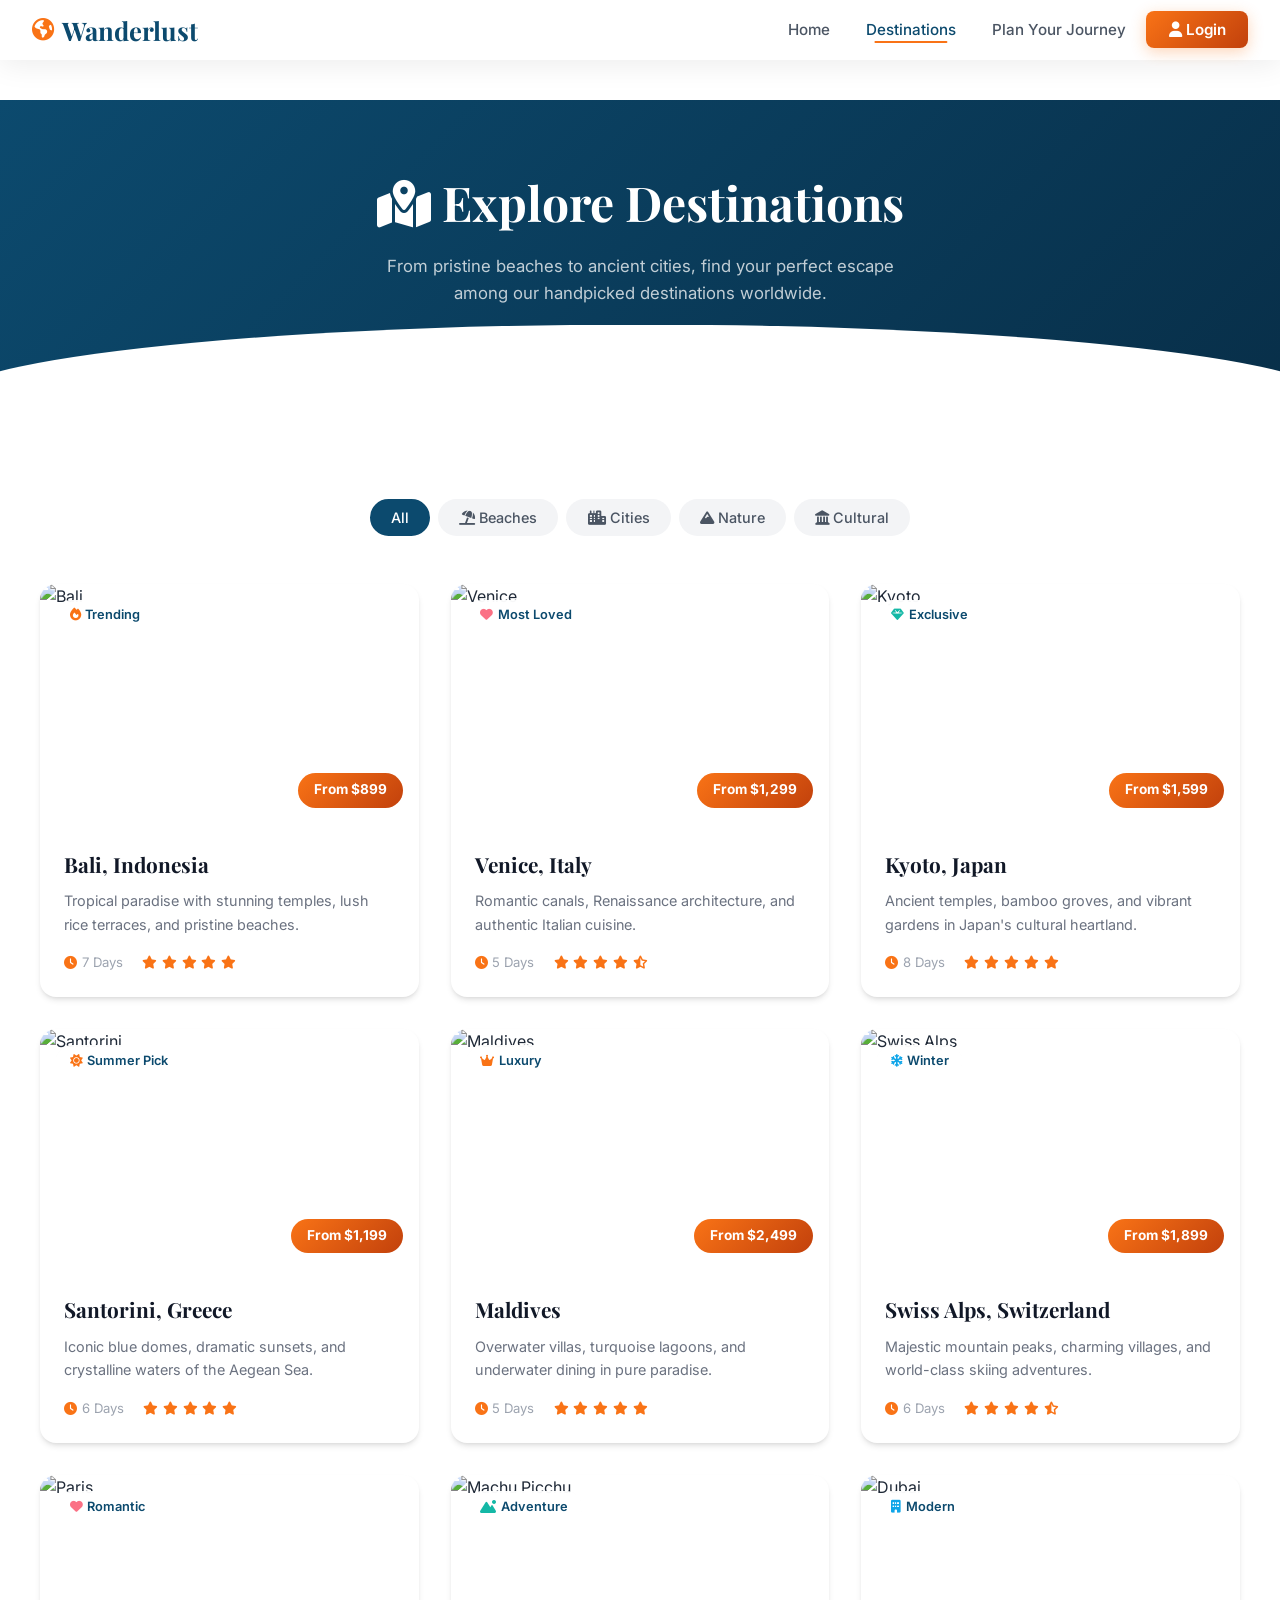
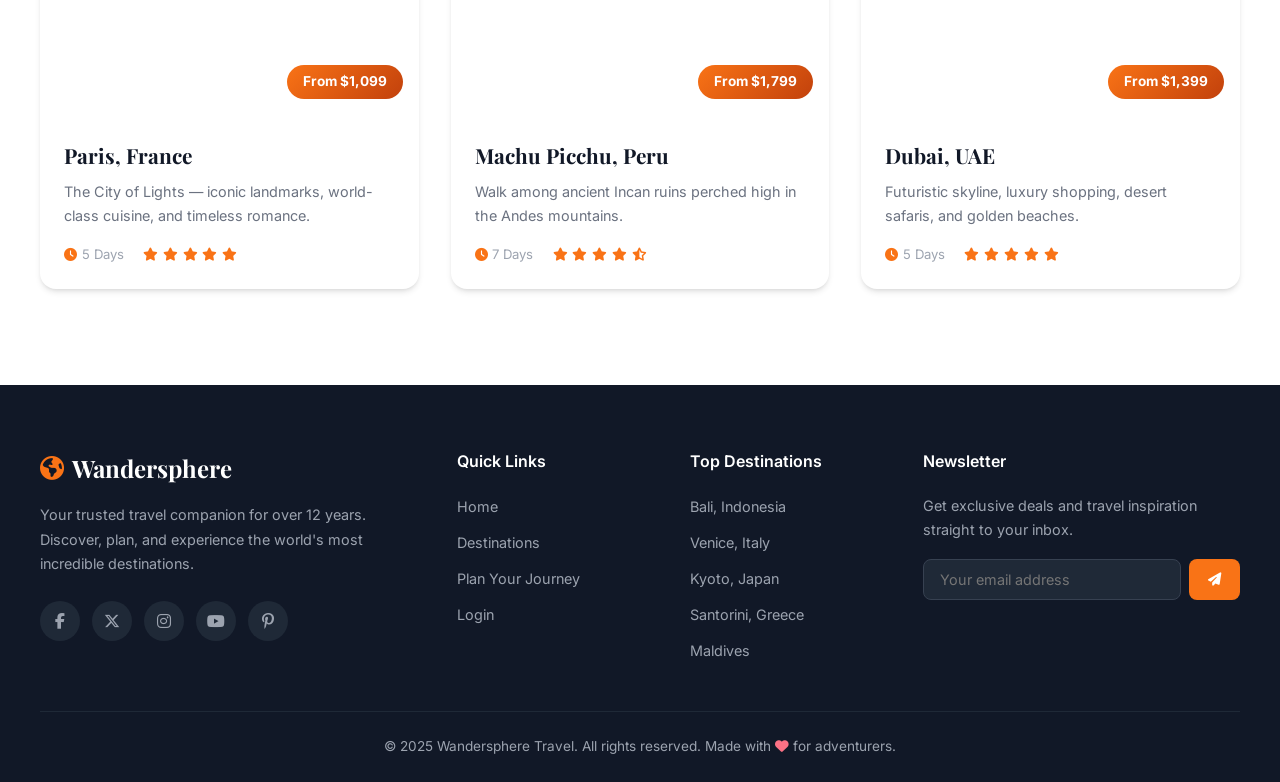
==== destinations.html @ 7cfcc40c "Add files via upload" ====
<!DOCTYPE html>
<html lang="en">
<head>
  <meta charset="UTF-8">
  <meta name="viewport" content="width=device-width, initial-scale=1.0">
  <title>Destinations — Wandersphere Travel</title>
  <!-- Google Fonts -->
  <link href="https://fonts.googleapis.com/css2?family=Playfair+Display:wght@400;600;700&family=Inter:wght@300;400;500;600;700&display=swap" rel="stylesheet">
  <!-- Font Awesome Icons -->
  <link rel="stylesheet" href="https://cdnjs.cloudflare.com/ajax/libs/font-awesome/6.5.1/css/all.min.css">
  <!-- Shared CSS -->
  <link rel="stylesheet" href="styles.css">
</head>
<body>

  <!-- ==========================================
       NAVBAR (solid style — no hero on this page)
       ========================================== -->
  <nav class="navbar solid" id="navbar">
    <a href="index.html" class="nav-logo">
      <i class="fa-solid fa-earth-americas"></i> Wanderlust
    </a>
    <ul class="nav-links" id="navLinks">
      <li><a href="index.html">Home</a></li>
      <li><a href="destinations.html" class="active">Destinations</a></li>
      <li><a href="contact.html">Plan Your Journey</a></li>
      <li><a href="login.html" class="nav-cta"><i class="fa-solid fa-user"></i> Login</a></li>
    </ul>
    <button class="hamburger" id="hamburger" onclick="toggleMenu()">
      <span></span><span></span><span></span>
    </button>
  </nav>
  <div class="nav-overlay" id="navOverlay" onclick="toggleMenu()"></div>

  <!-- ==========================================
       DESTINATIONS HERO
       ========================================== -->
  <div class="destinations-page">
    <div class="dest-hero">
      <h1><i class="fa-solid fa-map-location-dot"></i> Explore Destinations</h1>
      <p>From pristine beaches to ancient cities, find your perfect escape among our handpicked destinations worldwide.</p>
    </div>

    <!-- ==========================================
         DESTINATION CARDS WITH FILTER
         ========================================== -->
    <section class="section">
      <div class="container">
        <!-- Filter Buttons -->
        <div class="dest-filter reveal">
          <button class="filter-btn active" onclick="filterDest('all', this)">All</button>
          <button class="filter-btn" onclick="filterDest('beach', this)"><i class="fa-solid fa-umbrella-beach"></i> Beaches</button>
          <button class="filter-btn" onclick="filterDest('city', this)"><i class="fa-solid fa-city"></i> Cities</button>
          <button class="filter-btn" onclick="filterDest('nature', this)"><i class="fa-solid fa-mountain"></i> Nature</button>
          <button class="filter-btn" onclick="filterDest('cultural', this)"><i class="fa-solid fa-landmark"></i> Cultural</button>
        </div>

        <!-- Destination Grid -->
        <div class="destinations-grid" id="destGrid">
          <!-- Bali -->
          <div class="dest-card reveal" data-category="beach nature" style="transition-delay: 0.05s;">
            <div class="dest-card-img">
              <img src="https://images.unsplash.com/photo-1537996194471-e657df975ab4?w=700&q=80" alt="Bali">
              <div class="dest-card-badge"><i class="fa-solid fa-fire" style="color:var(--sunset);"></i> Trending</div>
              <div class="dest-card-price">From $899</div>
            </div>
            <div class="dest-card-body">
              <h3>Bali, Indonesia</h3>
              <p>Tropical paradise with stunning temples, lush rice terraces, and pristine beaches.</p>
              <div class="dest-card-meta">
                <span><i class="fa-solid fa-clock"></i> 7 Days</span>
                <span class="dest-stars"><i class="fa-solid fa-star"></i><i class="fa-solid fa-star"></i><i class="fa-solid fa-star"></i><i class="fa-solid fa-star"></i><i class="fa-solid fa-star"></i></span>
              </div>
            </div>
          </div>
          <!-- Venice -->
          <div class="dest-card reveal" data-category="city cultural" style="transition-delay: 0.1s;">
            <div class="dest-card-img">
              <img src="https://images.unsplash.com/photo-1523906834658-6e24ef2386f9?w=700&q=80" alt="Venice">
              <div class="dest-card-badge"><i class="fa-solid fa-heart" style="color:var(--coral);"></i> Most Loved</div>
              <div class="dest-card-price">From $1,299</div>
            </div>
            <div class="dest-card-body">
              <h3>Venice, Italy</h3>
              <p>Romantic canals, Renaissance architecture, and authentic Italian cuisine.</p>
              <div class="dest-card-meta">
                <span><i class="fa-solid fa-clock"></i> 5 Days</span>
                <span class="dest-stars"><i class="fa-solid fa-star"></i><i class="fa-solid fa-star"></i><i class="fa-solid fa-star"></i><i class="fa-solid fa-star"></i><i class="fa-solid fa-star-half-stroke"></i></span>
              </div>
            </div>
          </div>
          <!-- Kyoto -->
          <div class="dest-card reveal" data-category="cultural nature" style="transition-delay: 0.15s;">
            <div class="dest-card-img">
              <img src="https://images.unsplash.com/photo-1493976040374-85c8e12f0c0e?w=700&q=80" alt="Kyoto">
              <div class="dest-card-badge"><i class="fa-solid fa-gem" style="color:var(--teal);"></i> Exclusive</div>
              <div class="dest-card-price">From $1,599</div>
            </div>
            <div class="dest-card-body">
              <h3>Kyoto, Japan</h3>
              <p>Ancient temples, bamboo groves, and vibrant gardens in Japan's cultural heartland.</p>
              <div class="dest-card-meta">
                <span><i class="fa-solid fa-clock"></i> 8 Days</span>
                <span class="dest-stars"><i class="fa-solid fa-star"></i><i class="fa-solid fa-star"></i><i class="fa-solid fa-star"></i><i class="fa-solid fa-star"></i><i class="fa-solid fa-star"></i></span>
              </div>
            </div>
          </div>
          <!-- Santorini -->
          <div class="dest-card reveal" data-category="beach city" style="transition-delay: 0.2s;">
            <div class="dest-card-img">
              <img src="https://images.unsplash.com/photo-1570077188670-e3a8d69ac5ff?w=700&q=80" alt="Santorini">
              <div class="dest-card-badge"><i class="fa-solid fa-sun" style="color:var(--sunset);"></i> Summer Pick</div>
              <div class="dest-card-price">From $1,199</div>
            </div>
            <div class="dest-card-body">
              <h3>Santorini, Greece</h3>
              <p>Iconic blue domes, dramatic sunsets, and crystalline waters of the Aegean Sea.</p>
              <div class="dest-card-meta">
                <span><i class="fa-solid fa-clock"></i> 6 Days</span>
                <span class="dest-stars"><i class="fa-solid fa-star"></i><i class="fa-solid fa-star"></i><i class="fa-solid fa-star"></i><i class="fa-solid fa-star"></i><i class="fa-solid fa-star"></i></span>
              </div>
            </div>
          </div>
          <!-- Maldives -->
          <div class="dest-card reveal" data-category="beach" style="transition-delay: 0.25s;">
            <div class="dest-card-img">
              <img src="https://images.unsplash.com/photo-1514282401047-d79a71a590e8?w=700&q=80" alt="Maldives">
              <div class="dest-card-badge"><i class="fa-solid fa-crown" style="color:var(--sunset);"></i> Luxury</div>
              <div class="dest-card-price">From $2,499</div>
            </div>
            <div class="dest-card-body">
              <h3>Maldives</h3>
              <p>Overwater villas, turquoise lagoons, and underwater dining in pure paradise.</p>
              <div class="dest-card-meta">
                <span><i class="fa-solid fa-clock"></i> 5 Days</span>
                <span class="dest-stars"><i class="fa-solid fa-star"></i><i class="fa-solid fa-star"></i><i class="fa-solid fa-star"></i><i class="fa-solid fa-star"></i><i class="fa-solid fa-star"></i></span>
              </div>
            </div>
          </div>
          <!-- Swiss Alps -->
          <div class="dest-card reveal" data-category="nature" style="transition-delay: 0.3s;">
            <div class="dest-card-img">
              <img src="https://images.unsplash.com/photo-1531366936337-7c912a4589a7?w=700&q=80" alt="Swiss Alps">
              <div class="dest-card-badge"><i class="fa-solid fa-snowflake" style="color:var(--ocean-light);"></i> Winter</div>
              <div class="dest-card-price">From $1,899</div>
            </div>
            <div class="dest-card-body">
              <h3>Swiss Alps, Switzerland</h3>
              <p>Majestic mountain peaks, charming villages, and world-class skiing adventures.</p>
              <div class="dest-card-meta">
                <span><i class="fa-solid fa-clock"></i> 6 Days</span>
                <span class="dest-stars"><i class="fa-solid fa-star"></i><i class="fa-solid fa-star"></i><i class="fa-solid fa-star"></i><i class="fa-solid fa-star"></i><i class="fa-solid fa-star-half-stroke"></i></span>
              </div>
            </div>
          </div>
          <!-- Paris -->
          <div class="dest-card reveal" data-category="city cultural" style="transition-delay: 0.35s;">
            <div class="dest-card-img">
              <img src="https://images.unsplash.com/photo-1502602898657-3e91760cbb34?w=700&q=80" alt="Paris">
              <div class="dest-card-badge"><i class="fa-solid fa-heart" style="color:var(--coral);"></i> Romantic</div>
              <div class="dest-card-price">From $1,099</div>
            </div>
            <div class="dest-card-body">
              <h3>Paris, France</h3>
              <p>The City of Lights — iconic landmarks, world-class cuisine, and timeless romance.</p>
              <div class="dest-card-meta">
                <span><i class="fa-solid fa-clock"></i> 5 Days</span>
                <span class="dest-stars"><i class="fa-solid fa-star"></i><i class="fa-solid fa-star"></i><i class="fa-solid fa-star"></i><i class="fa-solid fa-star"></i><i class="fa-solid fa-star"></i></span>
              </div>
            </div>
          </div>
          <!-- Machu Picchu -->
          <div class="dest-card reveal" data-category="nature cultural" style="transition-delay: 0.4s;">
            <div class="dest-card-img">
              <img src="https://images.unsplash.com/photo-1587595431973-160d0d94add1?w=700&q=80" alt="Machu Picchu">
              <div class="dest-card-badge"><i class="fa-solid fa-mountain-sun" style="color:var(--teal);"></i> Adventure</div>
              <div class="dest-card-price">From $1,799</div>
            </div>
            <div class="dest-card-body">
              <h3>Machu Picchu, Peru</h3>
              <p>Walk among ancient Incan ruins perched high in the Andes mountains.</p>
              <div class="dest-card-meta">
                <span><i class="fa-solid fa-clock"></i> 7 Days</span>
                <span class="dest-stars"><i class="fa-solid fa-star"></i><i class="fa-solid fa-star"></i><i class="fa-solid fa-star"></i><i class="fa-solid fa-star"></i><i class="fa-solid fa-star-half-stroke"></i></span>
              </div>
            </div>
          </div>
          <!-- Dubai -->
          <div class="dest-card reveal" data-category="city beach" style="transition-delay: 0.45s;">
            <div class="dest-card-img">
              <img src="https://images.unsplash.com/photo-1512453979798-5ea266f8880c?w=700&q=80" alt="Dubai">
              <div class="dest-card-badge"><i class="fa-solid fa-building" style="color:var(--ocean-light);"></i> Modern</div>
              <div class="dest-card-price">From $1,399</div>
            </div>
            <div class="dest-card-body">
              <h3>Dubai, UAE</h3>
              <p>Futuristic skyline, luxury shopping, desert safaris, and golden beaches.</p>
              <div class="dest-card-meta">
                <span><i class="fa-solid fa-clock"></i> 5 Days</span>
                <span class="dest-stars"><i class="fa-solid fa-star"></i><i class="fa-solid fa-star"></i><i class="fa-solid fa-star"></i><i class="fa-solid fa-star"></i><i class="fa-solid fa-star"></i></span>
              </div>
            </div>
          </div>
        </div>
      </div>
    </section>

    <!-- ==========================================
         FOOTER
         ========================================== -->
    <footer class="footer">
      <div class="footer-grid">
        <div class="footer-brand">
          <div class="logo"><i class="fa-solid fa-earth-americas"></i> Wandersphere</div>
          <p>Your trusted travel companion for over 12 years. Discover, plan, and experience the world's most incredible destinations.</p>
          <div class="social-links">
            <a href="https://www.facebook.com/share/1Ga3H48wUg/" aria-label="Facebook"><i class="fa-brands fa-facebook-f"></i></a>
            <a href="https://x.com/006_hemu36920" aria-label="Twitter"><i class="fa-brands fa-x-twitter"></i></a>
            <a href="https://www.instagram.com/hemu_006__?igsh=MWFtNW92emt5N3NkYQ==" aria-label="Instagram"><i class="fa-brands fa-instagram"></i></a>
            <a href="#" aria-label="YouTube"><i class="fa-brands fa-youtube"></i></a>
            <a href="#" aria-label="Pinterest"><i class="fa-brands fa-pinterest-p"></i></a>
          </div>
        </div>
        <div>
          <h4>Quick Links</h4>
          <ul>
            <li><a href="index.html">Home</a></li>
            <li><a href="destinations.html">Destinations</a></li>
            <li><a href="contact.html">Plan Your Journey</a></li>
            <li><a href="login.html">Login</a></li>
          </ul>
        </div>
        <div>
          <h4>Top Destinations</h4>
          <ul>
            <li><a href="destinations.html">Bali, Indonesia</a></li>
            <li><a href="destinations.html">Venice, Italy</a></li>
            <li><a href="destinations.html">Kyoto, Japan</a></li>
            <li><a href="destinations.html">Santorini, Greece</a></li>
            <li><a href="destinations.html">Maldives</a></li>
          </ul>
        </div>
        <div class="footer-newsletter">
          <h4>Newsletter</h4>
          <p>Get exclusive deals and travel inspiration straight to your inbox.</p>
          <form class="newsletter-form" onsubmit="handleNewsletter(event)">
            <input type="email" placeholder="Your email address" required>
            <button type="submit"><i class="fa-solid fa-paper-plane"></i></button>
          </form>
        </div>
      </div>
      <div class="footer-bottom">
        <p>&copy; 2025 Wandersphere Travel. All rights reserved. Made with <i class="fa-solid fa-heart" style="color:var(--coral);"></i> for adventurers.</p>
      </div>
    </footer>
  </div>

  <!-- Back to Top Button -->
  <button class="back-to-top" id="backToTop" onclick="window.scrollTo({top:0,behavior:'smooth'})">
    <i class="fa-solid fa-arrow-up"></i>
  </button>

  <!-- Shared JavaScript -->
  <script src="script.js"></script>
</body>
</html>
---- styles.css ----
/* =========================================
   CSS CUSTOM PROPERTIES & RESET
   ========================================= */
:root {
  --ocean: #0c4a6e;
  --ocean-light: #0ea5e9;
  --ocean-dark: #082f49;
  --sunset: #f97316;
  --sunset-light: #fdba74;
  --sunset-dark: #c2410c;
  --sand: #fef3c7;
  --sand-light: #fffbeb;
  --coral: #fb7185;
  --teal: #14b8a6;
  --white: #ffffff;
  --gray-50: #f9fafb;
  --gray-100: #f3f4f6;
  --gray-200: #e5e7eb;
  --gray-300: #d1d5db;
  --gray-400: #9ca3af;
  --gray-500: #6b7280;
  --gray-600: #4b5563;
  --gray-700: #374151;
  --gray-800: #1f2937;
  --gray-900: #111827;
  --font-display: 'Playfair Display', Georgia, serif;
  --font-body: 'Inter', system-ui, sans-serif;
  --shadow-sm: 0 1px 2px rgba(0,0,0,0.05);
  --shadow-md: 0 4px 6px -1px rgba(0,0,0,0.1), 0 2px 4px -2px rgba(0,0,0,0.1);
  --shadow-lg: 0 10px 15px -3px rgba(0,0,0,0.1), 0 4px 6px -4px rgba(0,0,0,0.1);
  --shadow-xl: 0 20px 25px -5px rgba(0,0,0,0.1), 0 8px 10px -6px rgba(0,0,0,0.1);
  --shadow-2xl: 0 25px 50px -12px rgba(0,0,0,0.25);
  --radius-sm: 0.5rem;
  --radius-md: 0.75rem;
  --radius-lg: 1rem;
  --radius-xl: 1.5rem;
  --transition: all 0.3s cubic-bezier(0.4, 0, 0.2, 1);
}

*, *::before, *::after {
  margin: 0;
  padding: 0;
  box-sizing: border-box;
}

html {
  scroll-behavior: smooth;
  font-size: 16px;
}

body {
  font-family: var(--font-body);
  color: var(--gray-800);
  background: var(--white);
  line-height: 1.6;
  overflow-x: hidden;
}

img { max-width: 100%; display: block; }
a { text-decoration: none; color: inherit; }
button { cursor: pointer; border: none; font-family: inherit; }
input, textarea { font-family: inherit; }

/* =========================================
   SCROLL ANIMATIONS
   ========================================= */
.reveal {
  opacity: 0;
  transform: translateY(40px);
  transition: opacity 0.8s ease, transform 0.8s ease;
}
.reveal.active {
  opacity: 1;
  transform: translateY(0);
}
.reveal-left {
  opacity: 0;
  transform: translateX(-60px);
  transition: opacity 0.8s ease, transform 0.8s ease;
}
.reveal-left.active {
  opacity: 1;
  transform: translateX(0);
}
.reveal-right {
  opacity: 0;
  transform: translateX(60px);
  transition: opacity 0.8s ease, transform 0.8s ease;
}
.reveal-right.active {
  opacity: 1;
  transform: translateX(0);
}
.reveal-scale {
  opacity: 0;
  transform: scale(0.85);
  transition: opacity 0.8s ease, transform 0.8s ease;
}
.reveal-scale.active {
  opacity: 1;
  transform: scale(1);
}

/* =========================================
   NAVBAR
   ========================================= */
.navbar {
  position: fixed;
  top: 0;
  left: 0;
  right: 0;
  z-index: 1000;
  padding: 1rem 2rem;
  display: flex;
  align-items: center;
  justify-content: space-between;
  transition: var(--transition);
  background: transparent;
}
.navbar.scrolled {
  background: rgba(255,255,255,0.97);
  backdrop-filter: blur(20px);
  box-shadow: 0 4px 30px rgba(0,0,0,0.08);
  padding: 0.6rem 2rem;
}

/* Non-hero pages: navbar starts scrolled (solid) */
.navbar.solid {
  background: rgba(255,255,255,0.97);
  backdrop-filter: blur(20px);
  box-shadow: 0 4px 30px rgba(0,0,0,0.08);
  padding: 0.6rem 2rem;
}
.navbar.solid .nav-logo { color: var(--ocean); }
.navbar.solid .nav-links a { color: var(--gray-600); }
.navbar.solid .nav-links a:hover { color: var(--ocean); }
.navbar.solid .nav-links a.active { color: var(--ocean); }
.navbar.solid .hamburger span { background: var(--ocean); }

.nav-logo {
  display: flex;
  align-items: center;
  gap: 0.5rem;
  font-family: var(--font-display);
  font-size: 1.6rem;
  font-weight: 700;
  color: var(--white);
  transition: var(--transition);
}
.navbar.scrolled .nav-logo { color: var(--ocean); }
.nav-logo i {
  font-size: 1.4rem;
  color: var(--sunset);
}

.nav-links {
  display: flex;
  align-items: center;
  gap: 0.25rem;
  list-style: none;
}
.nav-links a {
  padding: 0.5rem 1rem;
  border-radius: var(--radius-sm);
  font-weight: 500;
  font-size: 0.95rem;
  color: rgba(255,255,255,0.9);
  transition: var(--transition);
  position: relative;
}
.nav-links a::after {
  content: '';
  position: absolute;
  bottom: 4px;
  left: 50%;
  width: 0;
  height: 2px;
  background: var(--sunset);
  transition: var(--transition);
  transform: translateX(-50%);
  border-radius: 2px;
}
.nav-links a:hover::after,
.nav-links a.active::after {
  width: 60%;
}
.nav-links a:hover { color: var(--white); }
.navbar.scrolled .nav-links a { color: var(--gray-600); }
.navbar.scrolled .nav-links a:hover { color: var(--ocean); }
.navbar.scrolled .nav-links a.active { color: var(--ocean); }

.nav-cta {
  background: linear-gradient(135deg, var(--sunset), var(--sunset-dark));
  color: var(--white) !important;
  padding: 0.55rem 1.4rem !important;
  border-radius: var(--radius-sm) !important;
  font-weight: 600 !important;
  box-shadow: 0 4px 15px rgba(249,115,22,0.3);
  transition: var(--transition);
}
.nav-cta::after { display: none !important; }
.nav-cta:hover {
  transform: translateY(-2px);
  box-shadow: 0 6px 20px rgba(249,115,22,0.45) !important;
}

/* Hamburger */
.hamburger {
  display: none;
  flex-direction: column;
  gap: 5px;
  background: none;
  padding: 5px;
}
.hamburger span {
  width: 26px;
  height: 2.5px;
  background: var(--white);
  border-radius: 4px;
  transition: var(--transition);
}
.navbar.scrolled .hamburger span { background: var(--ocean); }
.hamburger.open span:nth-child(1) { transform: rotate(45deg) translate(5px, 5px); }
.hamburger.open span:nth-child(2) { opacity: 0; }
.hamburger.open span:nth-child(3) { transform: rotate(-45deg) translate(5px, -5px); }

/* =========================================
   HERO SECTION
   ========================================= */
.hero {
  position: relative;
  min-height: 100vh;
  display: flex;
  align-items: center;
  justify-content: center;
  text-align: center;
  overflow: hidden;
}
.hero-bg {
  position: absolute;
  inset: 0;
  z-index: 0;
}
.hero-bg img {
  width: 100%;
  height: 100%;
  object-fit: cover;
  animation: heroZoom 25s ease-in-out infinite alternate;
}
@keyframes heroZoom {
  0% { transform: scale(1); }
  100% { transform: scale(1.12); }
}
.hero-overlay {
  position: absolute;
  inset: 0;
  background: linear-gradient(
    180deg,
    rgba(8,47,73,0.65) 0%,
    rgba(12,74,110,0.45) 50%,
    rgba(8,47,73,0.7) 100%
  );
  z-index: 1;
}
.hero-content {
  position: relative;
  z-index: 2;
  max-width: 850px;
  padding: 2rem;
}
.hero-badge {
  display: inline-flex;
  align-items: center;
  gap: 0.5rem;
  background: rgba(255,255,255,0.15);
  backdrop-filter: blur(10px);
  border: 1px solid rgba(255,255,255,0.25);
  padding: 0.45rem 1.2rem;
  border-radius: 50px;
  color: var(--white);
  font-size: 0.85rem;
  font-weight: 500;
  margin-bottom: 1.5rem;
  animation: fadeInDown 1s ease 0.3s both;
}
.hero-badge i { color: var(--sunset-light); }
.hero h1 {
  font-family: var(--font-display);
  font-size: clamp(2.8rem, 6vw, 5rem);
  font-weight: 700;
  color: var(--white);
  line-height: 1.15;
  margin-bottom: 1.2rem;
  animation: fadeInUp 1s ease 0.5s both;
}
.hero h1 span {
  background: linear-gradient(135deg, var(--sunset-light), var(--sunset));
  -webkit-background-clip: text;
  -webkit-text-fill-color: transparent;
  background-clip: text;
}
.hero p {
  font-size: 1.15rem;
  color: rgba(255,255,255,0.85);
  max-width: 600px;
  margin: 0 auto 2.5rem;
  line-height: 1.7;
  animation: fadeInUp 1s ease 0.7s both;
}
.hero-buttons {
  display: flex;
  gap: 1rem;
  justify-content: center;
  flex-wrap: wrap;
  animation: fadeInUp 1s ease 0.9s both;
}

@keyframes fadeInUp {
  from { opacity: 0; transform: translateY(30px); }
  to { opacity: 1; transform: translateY(0); }
}
@keyframes fadeInDown {
  from { opacity: 0; transform: translateY(-20px); }
  to { opacity: 1; transform: translateY(0); }
}

/* Scroll indicator */
.scroll-indicator {
  position: absolute;
  bottom: 2.5rem;
  left: 50%;
  transform: translateX(-50%);
  z-index: 2;
  display: flex;
  flex-direction: column;
  align-items: center;
  gap: 0.5rem;
  color: rgba(255,255,255,0.6);
  font-size: 0.75rem;
  text-transform: uppercase;
  letter-spacing: 2px;
  animation: fadeInUp 1s ease 1.2s both;
}
.scroll-indicator .mouse {
  width: 26px;
  height: 40px;
  border: 2px solid rgba(255,255,255,0.4);
  border-radius: 20px;
  position: relative;
}
.scroll-indicator .mouse::after {
  content: '';
  width: 4px;
  height: 8px;
  background: var(--sunset);
  border-radius: 4px;
  position: absolute;
  top: 6px;
  left: 50%;
  transform: translateX(-50%);
  animation: scrollDown 2s ease infinite;
}
@keyframes scrollDown {
  0% { opacity: 1; top: 6px; }
  100% { opacity: 0; top: 24px; }
}

/* =========================================
   BUTTONS
   ========================================= */
.btn {
  display: inline-flex;
  align-items: center;
  gap: 0.5rem;
  padding: 0.85rem 2rem;
  border-radius: var(--radius-sm);
  font-weight: 600;
  font-size: 0.95rem;
  transition: var(--transition);
  border: none;
  cursor: pointer;
}
.btn-primary {
  background: linear-gradient(135deg, var(--sunset), var(--sunset-dark));
  color: var(--white);
  box-shadow: 0 4px 20px rgba(249,115,22,0.35);
}
.btn-primary:hover {
  transform: translateY(-3px);
  box-shadow: 0 8px 30px rgba(249,115,22,0.5);
}
.btn-secondary {
  background: rgba(255,255,255,0.15);
  color: var(--white);
  border: 2px solid rgba(255,255,255,0.3);
  backdrop-filter: blur(10px);
}
.btn-secondary:hover {
  background: rgba(255,255,255,0.25);
  transform: translateY(-3px);
}
.btn-outline {
  background: transparent;
  color: var(--ocean);
  border: 2px solid var(--ocean);
}
.btn-outline:hover {
  background: var(--ocean);
  color: var(--white);
  transform: translateY(-3px);
}
.btn-ocean {
  background: linear-gradient(135deg, var(--ocean-light), var(--ocean));
  color: var(--white);
  box-shadow: 0 4px 20px rgba(14,165,233,0.35);
}
.btn-ocean:hover {
  transform: translateY(-3px);
  box-shadow: 0 8px 30px rgba(14,165,233,0.5);
}

/* =========================================
   SECTION STYLING
   ========================================= */
.section {
  padding: 6rem 2rem;
}
.section-header {
  text-align: center;
  max-width: 650px;
  margin: 0 auto 4rem;
}
.section-label {
  display: inline-flex;
  align-items: center;
  gap: 0.4rem;
  font-size: 0.85rem;
  font-weight: 600;
  text-transform: uppercase;
  letter-spacing: 2px;
  color: var(--sunset);
  margin-bottom: 0.75rem;
}
.section-label i {
  font-size: 0.75rem;
}
.section-title {
  font-family: var(--font-display);
  font-size: clamp(2rem, 4vw, 2.8rem);
  font-weight: 700;
  color: var(--gray-900);
  line-height: 1.2;
  margin-bottom: 1rem;
}
.section-subtitle {
  font-size: 1.05rem;
  color: var(--gray-500);
  line-height: 1.7;
}
.container {
  max-width: 1200px;
  margin: 0 auto;
}

/* =========================================
   SERVICES SECTION
   ========================================= */
.services-grid {
  display: grid;
  grid-template-columns: repeat(auto-fit, minmax(260px, 1fr));
  gap: 2rem;
}
.service-card {
  background: var(--white);
  border-radius: var(--radius-lg);
  padding: 2.5rem 2rem;
  text-align: center;
  box-shadow: var(--shadow-sm);
  border: 1px solid var(--gray-100);
  transition: var(--transition);
  position: relative;
  overflow: hidden;
}
.service-card::before {
  content: '';
  position: absolute;
  top: 0;
  left: 0;
  right: 0;
  height: 4px;
  background: linear-gradient(90deg, var(--ocean-light), var(--sunset));
  transform: scaleX(0);
  transition: transform 0.4s ease;
}
.service-card:hover::before {
  transform: scaleX(1);
}
.service-card:hover {
  transform: translateY(-8px);
  box-shadow: var(--shadow-xl);
}
.service-icon {
  width: 70px;
  height: 70px;
  border-radius: 50%;
  display: flex;
  align-items: center;
  justify-content: center;
  margin: 0 auto 1.5rem;
  font-size: 1.6rem;
  transition: var(--transition);
}
.service-card:hover .service-icon {
  transform: scale(1.1) rotate(5deg);
}
.icon-blue { background: #e0f2fe; color: var(--ocean-light); }
.icon-orange { background: #ffedd5; color: var(--sunset); }
.icon-teal { background: #ccfbf1; color: var(--teal); }
.icon-pink { background: #fce7f3; color: var(--coral); }
.service-card h3 {
  font-size: 1.2rem;
  font-weight: 700;
  margin-bottom: 0.75rem;
  color: var(--gray-900);
}
.service-card p {
  font-size: 0.92rem;
  color: var(--gray-500);
  line-height: 1.7;
}

/* =========================================
   DESTINATIONS CARDS
   ========================================= */
.destinations-grid {
  display: grid;
  grid-template-columns: repeat(auto-fill, minmax(340px, 1fr));
  gap: 2rem;
}
.dest-card {
  border-radius: var(--radius-lg);
  overflow: hidden;
  background: var(--white);
  box-shadow: var(--shadow-md);
  transition: var(--transition);
  cursor: pointer;
}
.dest-card:hover {
  transform: translateY(-10px);
  box-shadow: var(--shadow-2xl);
}
.dest-card-img {
  position: relative;
  height: 240px;
  overflow: hidden;
}
.dest-card-img img {
  width: 100%;
  height: 100%;
  object-fit: cover;
  transition: transform 0.6s ease;
}
.dest-card:hover .dest-card-img img {
  transform: scale(1.1);
}
.dest-card-badge {
  position: absolute;
  top: 1rem;
  left: 1rem;
  background: rgba(255,255,255,0.92);
  backdrop-filter: blur(10px);
  padding: 0.35rem 0.85rem;
  border-radius: 50px;
  font-size: 0.8rem;
  font-weight: 600;
  color: var(--ocean);
  display: flex;
  align-items: center;
  gap: 0.3rem;
}
.dest-card-price {
  position: absolute;
  bottom: 1rem;
  right: 1rem;
  background: linear-gradient(135deg, var(--sunset), var(--sunset-dark));
  color: var(--white);
  padding: 0.4rem 1rem;
  border-radius: 50px;
  font-size: 0.85rem;
  font-weight: 700;
}
.dest-card-body {
  padding: 1.5rem;
}
.dest-card-body h3 {
  font-family: var(--font-display);
  font-size: 1.3rem;
  font-weight: 700;
  margin-bottom: 0.5rem;
  color: var(--gray-900);
}
.dest-card-body p {
  font-size: 0.9rem;
  color: var(--gray-500);
  line-height: 1.65;
  margin-bottom: 1rem;
}
.dest-card-meta {
  display: flex;
  align-items: center;
  gap: 1.2rem;
  font-size: 0.82rem;
  color: var(--gray-400);
}
.dest-card-meta span {
  display: flex;
  align-items: center;
  gap: 0.3rem;
}
.dest-card-meta i { color: var(--sunset); }
.dest-stars { color: var(--sunset) !important; }

/* =========================================
   ABOUT SECTION
   ========================================= */
.about-grid {
  display: grid;
  grid-template-columns: 1fr 1fr;
  gap: 4rem;
  align-items: center;
}
.about-image {
  position: relative;
  border-radius: var(--radius-xl);
  overflow: hidden;
  box-shadow: var(--shadow-xl);
}
.about-image img {
  width: 100%;
  height: 450px;
  object-fit: cover;
  transition: transform 0.8s ease;
}
.about-image:hover img {
  transform: scale(1.05);
}
.about-float-card {
  position: absolute;
  bottom: 1.5rem;
  left: 1.5rem;
  background: rgba(255,255,255,0.95);
  backdrop-filter: blur(10px);
  border-radius: var(--radius-md);
  padding: 1.2rem 1.5rem;
  display: flex;
  align-items: center;
  gap: 1rem;
  box-shadow: var(--shadow-lg);
  animation: float 3s ease-in-out infinite;
}
@keyframes float {
  0%, 100% { transform: translateY(0); }
  50% { transform: translateY(-8px); }
}
.about-float-card .icon {
  width: 48px;
  height: 48px;
  border-radius: 50%;
  background: linear-gradient(135deg, var(--sunset), var(--sunset-dark));
  display: flex;
  align-items: center;
  justify-content: center;
  color: var(--white);
  font-size: 1.2rem;
}
.about-float-card .text h4 {
  font-size: 1.3rem;
  font-weight: 700;
  color: var(--gray-900);
}
.about-float-card .text p {
  font-size: 0.8rem;
  color: var(--gray-500);
}
.about-content h3 {
  font-family: var(--font-display);
  font-size: 2rem;
  font-weight: 700;
  color: var(--gray-900);
  margin-bottom: 1.2rem;
}
.about-content p {
  font-size: 1rem;
  color: var(--gray-500);
  line-height: 1.8;
  margin-bottom: 1.5rem;
}
.about-stats {
  display: flex;
  gap: 2.5rem;
  margin-bottom: 2rem;
}
.stat h4 {
  font-size: 2rem;
  font-weight: 700;
  color: var(--ocean);
  font-family: var(--font-display);
}
.stat p {
  font-size: 0.85rem;
  color: var(--gray-500);
  margin-bottom: 0 !important;
}

/* =========================================
   TESTIMONIALS
   ========================================= */
.testimonials-grid {
  display: grid;
  grid-template-columns: repeat(auto-fit, minmax(320px, 1fr));
  gap: 2rem;
}
.testimonial-card {
  background: var(--white);
  border-radius: var(--radius-lg);
  padding: 2rem;
  box-shadow: var(--shadow-md);
  border: 1px solid var(--gray-100);
  transition: var(--transition);
}
.testimonial-card:hover {
  transform: translateY(-5px);
  box-shadow: var(--shadow-xl);
}
.testimonial-stars {
  color: var(--sunset);
  font-size: 0.9rem;
  margin-bottom: 1rem;
}
.testimonial-card blockquote {
  font-size: 0.95rem;
  color: var(--gray-600);
  line-height: 1.7;
  font-style: italic;
  margin-bottom: 1.5rem;
}
.testimonial-author {
  display: flex;
  align-items: center;
  gap: 1rem;
}
.testimonial-author img {
  width: 48px;
  height: 48px;
  border-radius: 50%;
  object-fit: cover;
}
.testimonial-author h4 {
  font-size: 0.95rem;
  font-weight: 600;
  color: var(--gray-900);
}
.testimonial-author p {
  font-size: 0.8rem;
  color: var(--gray-400);
}

/* =========================================
   CTA SECTION
   ========================================= */
.cta-section {
  background: linear-gradient(135deg, var(--ocean), var(--ocean-dark));
  position: relative;
  overflow: hidden;
}
.cta-section::before {
  content: '';
  position: absolute;
  top: -50%;
  right: -20%;
  width: 500px;
  height: 500px;
  border-radius: 50%;
  background: rgba(249,115,22,0.08);
}
.cta-section::after {
  content: '';
  position: absolute;
  bottom: -30%;
  left: -10%;
  width: 400px;
  height: 400px;
  border-radius: 50%;
  background: rgba(14,165,233,0.1);
}
.cta-content {
  position: relative;
  z-index: 1;
  text-align: center;
  max-width: 650px;
  margin: 0 auto;
}
.cta-content h2 {
  font-family: var(--font-display);
  font-size: clamp(2rem, 4vw, 2.8rem);
  color: var(--white);
  margin-bottom: 1rem;
}
.cta-content p {
  color: rgba(255,255,255,0.7);
  font-size: 1.05rem;
  margin-bottom: 2.5rem;
  line-height: 1.7;
}

/* =========================================
   FOOTER
   ========================================= */
.footer {
  background: var(--gray-900);
  color: var(--gray-400);
  padding: 4rem 2rem 1.5rem;
}
.footer-grid {
  display: grid;
  grid-template-columns: 2fr 1fr 1fr 1.5fr;
  gap: 3rem;
  max-width: 1200px;
  margin: 0 auto 3rem;
}
.footer-brand .logo {
  font-family: var(--font-display);
  font-size: 1.5rem;
  font-weight: 700;
  color: var(--white);
  display: flex;
  align-items: center;
  gap: 0.5rem;
  margin-bottom: 1rem;
}
.footer-brand .logo i { color: var(--sunset); }
.footer-brand p {
  font-size: 0.9rem;
  line-height: 1.7;
  margin-bottom: 1.5rem;
}
.social-links {
  display: flex;
  gap: 0.75rem;
}
.social-links a {
  width: 40px;
  height: 40px;
  border-radius: 50%;
  background: var(--gray-800);
  display: flex;
  align-items: center;
  justify-content: center;
  color: var(--gray-400);
  font-size: 1rem;
  transition: var(--transition);
}
.social-links a:hover {
  background: var(--sunset);
  color: var(--white);
  transform: translateY(-3px);
}
.footer h4 {
  color: var(--white);
  font-size: 1rem;
  font-weight: 600;
  margin-bottom: 1.2rem;
}
.footer ul {
  list-style: none;
  display: flex;
  flex-direction: column;
  gap: 0.65rem;
}
.footer ul a {
  font-size: 0.9rem;
  transition: var(--transition);
}
.footer ul a:hover {
  color: var(--sunset);
  padding-left: 5px;
}
.footer-newsletter p {
  font-size: 0.9rem;
  margin-bottom: 1rem;
  line-height: 1.7;
}
.newsletter-form {
  display: flex;
  gap: 0.5rem;
}
.newsletter-form input {
  flex: 1;
  padding: 0.7rem 1rem;
  border-radius: var(--radius-sm);
  border: 1px solid var(--gray-700);
  background: var(--gray-800);
  color: var(--white);
  font-size: 0.9rem;
  outline: none;
  transition: var(--transition);
}
.newsletter-form input:focus {
  border-color: var(--ocean-light);
}
.newsletter-form button {
  padding: 0.7rem 1.2rem;
  border-radius: var(--radius-sm);
  background: var(--sunset);
  color: var(--white);
  font-weight: 600;
  transition: var(--transition);
}
.newsletter-form button:hover {
  background: var(--sunset-dark);
}
.footer-bottom {
  border-top: 1px solid var(--gray-800);
  padding-top: 1.5rem;
  text-align: center;
  font-size: 0.85rem;
  max-width: 1200px;
  margin: 0 auto;
}

/* =========================================
   LOGIN / AUTH PAGE
   ========================================= */
.auth-page {
  min-height: 100vh;
  display: flex;
  align-items: center;
  justify-content: center;
  position: relative;
  overflow: hidden;
}
.auth-bg {
  position: absolute;
  inset: 0;
  z-index: 0;
}
.auth-bg img {
  width: 100%;
  height: 100%;
  object-fit: cover;
  filter: brightness(0.4) blur(2px);
}
.auth-card {
  position: relative;
  z-index: 2;
  background: rgba(255,255,255,0.95);
  backdrop-filter: blur(20px);
  border-radius: var(--radius-xl);
  padding: 3rem;
  width: 100%;
  max-width: 440px;
  box-shadow: var(--shadow-2xl);
  margin: 2rem;
  animation: fadeInUp 0.8s ease;
}
.auth-card .logo {
  text-align: center;
  margin-bottom: 0.5rem;
}
.auth-card .logo i {
  font-size: 2.5rem;
  color: var(--ocean);
}
.auth-card h2 {
  font-family: var(--font-display);
  font-size: 1.8rem;
  text-align: center;
  color: var(--gray-900);
  margin-bottom: 0.5rem;
}
.auth-card .subtitle {
  text-align: center;
  color: var(--gray-500);
  font-size: 0.9rem;
  margin-bottom: 2rem;
}
.form-group {
  margin-bottom: 1.25rem;
}
.form-group label {
  display: block;
  font-size: 0.85rem;
  font-weight: 600;
  color: var(--gray-700);
  margin-bottom: 0.4rem;
}
.input-wrapper {
  position: relative;
}
.input-wrapper i.field-icon {
  position: absolute;
  left: 1rem;
  top: 50%;
  transform: translateY(-50%);
  color: var(--gray-400);
  font-size: 0.95rem;
}
.input-wrapper input,
.input-wrapper textarea {
  width: 100%;
  padding: 0.8rem 1rem 0.8rem 2.8rem;
  border: 2px solid var(--gray-200);
  border-radius: var(--radius-sm);
  font-size: 0.95rem;
  color: var(--gray-800);
  background: var(--white);
  outline: none;
  transition: var(--transition);
}
.input-wrapper textarea {
  padding-left: 1rem;
  resize: vertical;
  min-height: 120px;
}
.input-wrapper input:focus,
.input-wrapper textarea:focus {
  border-color: var(--ocean-light);
  box-shadow: 0 0 0 4px rgba(14,165,233,0.1);
}
.input-wrapper .toggle-password {
  position: absolute;
  right: 1rem;
  top: 50%;
  transform: translateY(-50%);
  background: none;
  color: var(--gray-400);
  font-size: 1rem;
  cursor: pointer;
  padding: 0;
  transition: var(--transition);
}
.input-wrapper .toggle-password:hover {
  color: var(--ocean);
}
.form-options {
  display: flex;
  justify-content: space-between;
  align-items: center;
  margin-bottom: 1.5rem;
  font-size: 0.85rem;
}
.form-options label {
  display: flex;
  align-items: center;
  gap: 0.4rem;
  color: var(--gray-600);
  cursor: pointer;
}
.form-options a {
  color: var(--ocean-light);
  font-weight: 500;
}
.form-options a:hover {
  text-decoration: underline;
}
.auth-card .btn {
  width: 100%;
  justify-content: center;
  padding: 0.9rem;
  font-size: 1rem;
}
.auth-divider {
  display: flex;
  align-items: center;
  gap: 1rem;
  margin: 1.5rem 0;
  color: var(--gray-400);
  font-size: 0.85rem;
}
.auth-divider::before,
.auth-divider::after {
  content: '';
  flex: 1;
  height: 1px;
  background: var(--gray-200);
}
.social-login {
  display: flex;
  gap: 0.75rem;
  margin-bottom: 1.5rem;
}
.social-login button {
  flex: 1;
  display: flex;
  align-items: center;
  justify-content: center;
  gap: 0.5rem;
  padding: 0.75rem;
  border-radius: var(--radius-sm);
  border: 2px solid var(--gray-200);
  background: var(--white);
  font-size: 0.9rem;
  font-weight: 500;
  color: var(--gray-700);
  transition: var(--transition);
}
.social-login button:hover {
  border-color: var(--gray-300);
  background: var(--gray-50);
}
.auth-footer {
  text-align: center;
  font-size: 0.9rem;
  color: var(--gray-500);
}
.auth-footer a {
  color: var(--ocean-light);
  font-weight: 600;
}
.auth-footer a:hover { text-decoration: underline; }

/* =========================================
   CONTACT / PLAN YOUR JOURNEY PAGE
   ========================================= */
.contact-page {
  padding-top: 100px;
}
.contact-hero {
  text-align: center;
  padding: 4rem 2rem;
  background: linear-gradient(135deg, var(--ocean), var(--ocean-dark));
  color: var(--white);
  position: relative;
  overflow: hidden;
}
.contact-hero::before {
  content: '';
  position: absolute;
  top: -30%;
  right: -15%;
  width: 400px;
  height: 400px;
  border-radius: 50%;
  background: rgba(249,115,22,0.08);
}
.contact-hero h1 {
  font-family: var(--font-display);
  font-size: clamp(2rem, 5vw, 3rem);
  margin-bottom: 0.75rem;
}
.contact-hero p {
  font-size: 1.05rem;
  color: rgba(255,255,255,0.75);
  max-width: 550px;
  margin: 0 auto;
}
.contact-grid {
  display: grid;
  grid-template-columns: 1fr 1.2fr;
  gap: 3rem;
  max-width: 1000px;
  margin: -3rem auto 0;
  padding: 0 2rem 5rem;
  position: relative;
  z-index: 2;
}
.contact-info-cards {
  display: flex;
  flex-direction: column;
  gap: 1.5rem;
  padding-top: 3rem;
}
.info-card {
  background: var(--white);
  border-radius: var(--radius-md);
  padding: 1.5rem;
  display: flex;
  align-items: flex-start;
  gap: 1rem;
  box-shadow: var(--shadow-md);
  transition: var(--transition);
}
.info-card:hover {
  transform: translateX(8px);
  box-shadow: var(--shadow-lg);
}
.info-card .icon {
  width: 50px;
  height: 50px;
  border-radius: var(--radius-sm);
  background: linear-gradient(135deg, var(--ocean-light), var(--ocean));
  display: flex;
  align-items: center;
  justify-content: center;
  color: var(--white);
  font-size: 1.1rem;
  flex-shrink: 0;
}
.info-card h4 {
  font-size: 1rem;
  font-weight: 600;
  color: var(--gray-900);
  margin-bottom: 0.25rem;
}
.info-card p {
  font-size: 0.9rem;
  color: var(--gray-500);
}
.contact-form-card {
  background: var(--white);
  border-radius: var(--radius-xl);
  padding: 2.5rem;
  box-shadow: var(--shadow-xl);
}
.contact-form-card h3 {
  font-family: var(--font-display);
  font-size: 1.5rem;
  font-weight: 700;
  color: var(--gray-900);
  margin-bottom: 0.5rem;
}
.contact-form-card > p {
  font-size: 0.9rem;
  color: var(--gray-500);
  margin-bottom: 1.5rem;
}

/* =========================================
   THANK YOU PAGE
   ========================================= */
.thankyou-page {
  min-height: 100vh;
  display: flex;
  align-items: center;
  justify-content: center;
  background: linear-gradient(135deg, #e0f2fe, #fff7ed);
  padding: 2rem;
}
.thankyou-card {
  text-align: center;
  background: var(--white);
  border-radius: var(--radius-xl);
  padding: 4rem 3rem;
  max-width: 520px;
  box-shadow: var(--shadow-xl);
  animation: fadeInUp 0.8s ease;
}
.thankyou-icon {
  width: 100px;
  height: 100px;
  border-radius: 50%;
  background: linear-gradient(135deg, var(--teal), #059669);
  display: flex;
  align-items: center;
  justify-content: center;
  margin: 0 auto 2rem;
  font-size: 2.5rem;
  color: var(--white);
  animation: popIn 0.6s ease 0.3s both;
}
@keyframes popIn {
  0% { transform: scale(0); }
  70% { transform: scale(1.15); }
  100% { transform: scale(1); }
}
.thankyou-card h1 {
  font-family: var(--font-display);
  font-size: 2.2rem;
  color: var(--gray-900);
  margin-bottom: 1rem;
}
.thankyou-card p {
  font-size: 1.05rem;
  color: var(--gray-500);
  line-height: 1.7;
  margin-bottom: 2rem;
}
.thankyou-card .confetti {
  font-size: 3rem;
  display: block;
  margin-bottom: 1rem;
  animation: bounce 2s ease infinite;
}
@keyframes bounce {
  0%, 100% { transform: translateY(0); }
  50% { transform: translateY(-10px); }
}

/* =========================================
   DESTINATIONS PAGE
   ========================================= */
.destinations-page {
  padding-top: 100px;
}
.dest-hero {
  text-align: center;
  padding: 4rem 2rem 6rem;
  background: linear-gradient(135deg, var(--ocean), var(--ocean-dark));
  color: var(--white);
  position: relative;
  overflow: hidden;
}
.dest-hero::before {
  content: '';
  position: absolute;
  bottom: -2px;
  left: 0;
  right: 0;
  height: 80px;
  background: var(--white);
  clip-path: ellipse(55% 100% at 50% 100%);
}
.dest-hero h1 {
  font-family: var(--font-display);
  font-size: clamp(2rem, 5vw, 3rem);
  margin-bottom: 0.75rem;
}
.dest-hero p {
  font-size: 1.05rem;
  color: rgba(255,255,255,0.75);
  max-width: 550px;
  margin: 0 auto;
}
.dest-filter {
  display: flex;
  justify-content: center;
  gap: 0.5rem;
  flex-wrap: wrap;
  margin-bottom: 3rem;
}
.filter-btn {
  padding: 0.5rem 1.2rem;
  border-radius: 50px;
  background: var(--gray-100);
  color: var(--gray-600);
  font-size: 0.9rem;
  font-weight: 500;
  transition: var(--transition);
  border: 2px solid transparent;
}
.filter-btn:hover, .filter-btn.active {
  background: var(--ocean);
  color: var(--white);
  border-color: var(--ocean);
}

/* =========================================
   PAGE ANIMATIONS
   ========================================= */
@keyframes pageIn {
  from { opacity: 0; transform: translateY(15px); }
  to { opacity: 1; transform: translateY(0); }
}

/* =========================================
   BACK TO TOP
   ========================================= */
.back-to-top {
  position: fixed;
  bottom: 2rem;
  right: 2rem;
  width: 48px;
  height: 48px;
  border-radius: 50%;
  background: linear-gradient(135deg, var(--sunset), var(--sunset-dark));
  color: var(--white);
  display: flex;
  align-items: center;
  justify-content: center;
  font-size: 1.1rem;
  box-shadow: 0 4px 20px rgba(249,115,22,0.4);
  z-index: 999;
  opacity: 0;
  transform: translateY(20px);
  transition: var(--transition);
  cursor: pointer;
}
.back-to-top.visible {
  opacity: 1;
  transform: translateY(0);
}
.back-to-top:hover {
  transform: translateY(-3px);
  box-shadow: 0 8px 30px rgba(249,115,22,0.5);
}

/* Overlay for mobile nav */
.nav-overlay {
  position: fixed;
  inset: 0;
  background: rgba(0,0,0,0.4);
  z-index: 998;
  opacity: 0;
  pointer-events: none;
  transition: opacity 0.3s ease;
}
.nav-overlay.open {
  opacity: 1;
  pointer-events: auto;
}

/* =========================================
   RESPONSIVE
   ========================================= */
@media (max-width: 1024px) {
  .about-grid { grid-template-columns: 1fr; gap: 2.5rem; }
  .about-image img { height: 350px; }
  .footer-grid { grid-template-columns: 1fr 1fr; }
}

@media (max-width: 768px) {
  .hamburger { display: flex; }
  .nav-links {
    position: fixed;
    top: 0;
    right: -100%;
    width: 280px;
    height: 100vh;
    background: var(--white);
    flex-direction: column;
    padding: 5rem 2rem 2rem;
    gap: 0.5rem;
    transition: right 0.4s ease;
    box-shadow: -10px 0 30px rgba(0,0,0,0.1);
  }
  .nav-links.open { right: 0; }
  .nav-links a {
    color: var(--gray-700) !important;
    padding: 0.75rem 1rem;
    border-radius: var(--radius-sm);
    width: 100%;
  }
  .nav-links a:hover {
    background: var(--gray-50);
    color: var(--ocean) !important;
  }
  .nav-cta {
    margin-top: 1rem;
    text-align: center;
  }
  .destinations-grid { grid-template-columns: 1fr; }
  .contact-grid { grid-template-columns: 1fr; }
  .contact-info-cards { order: 2; }
  .contact-form-card { order: 1; }
  .footer-grid { grid-template-columns: 1fr; }
  .about-stats { gap: 1.5rem; }
  .section { padding: 4rem 1.25rem; }
  .hero-buttons { flex-direction: column; align-items: center; }
  .testimonials-grid { grid-template-columns: 1fr; }
}

@media (max-width: 480px) {
  .auth-card { padding: 2rem 1.5rem; }
  .thankyou-card { padding: 3rem 1.5rem; }
  .social-login { flex-direction: column; }
  .newsletter-form { flex-direction: column; }
}
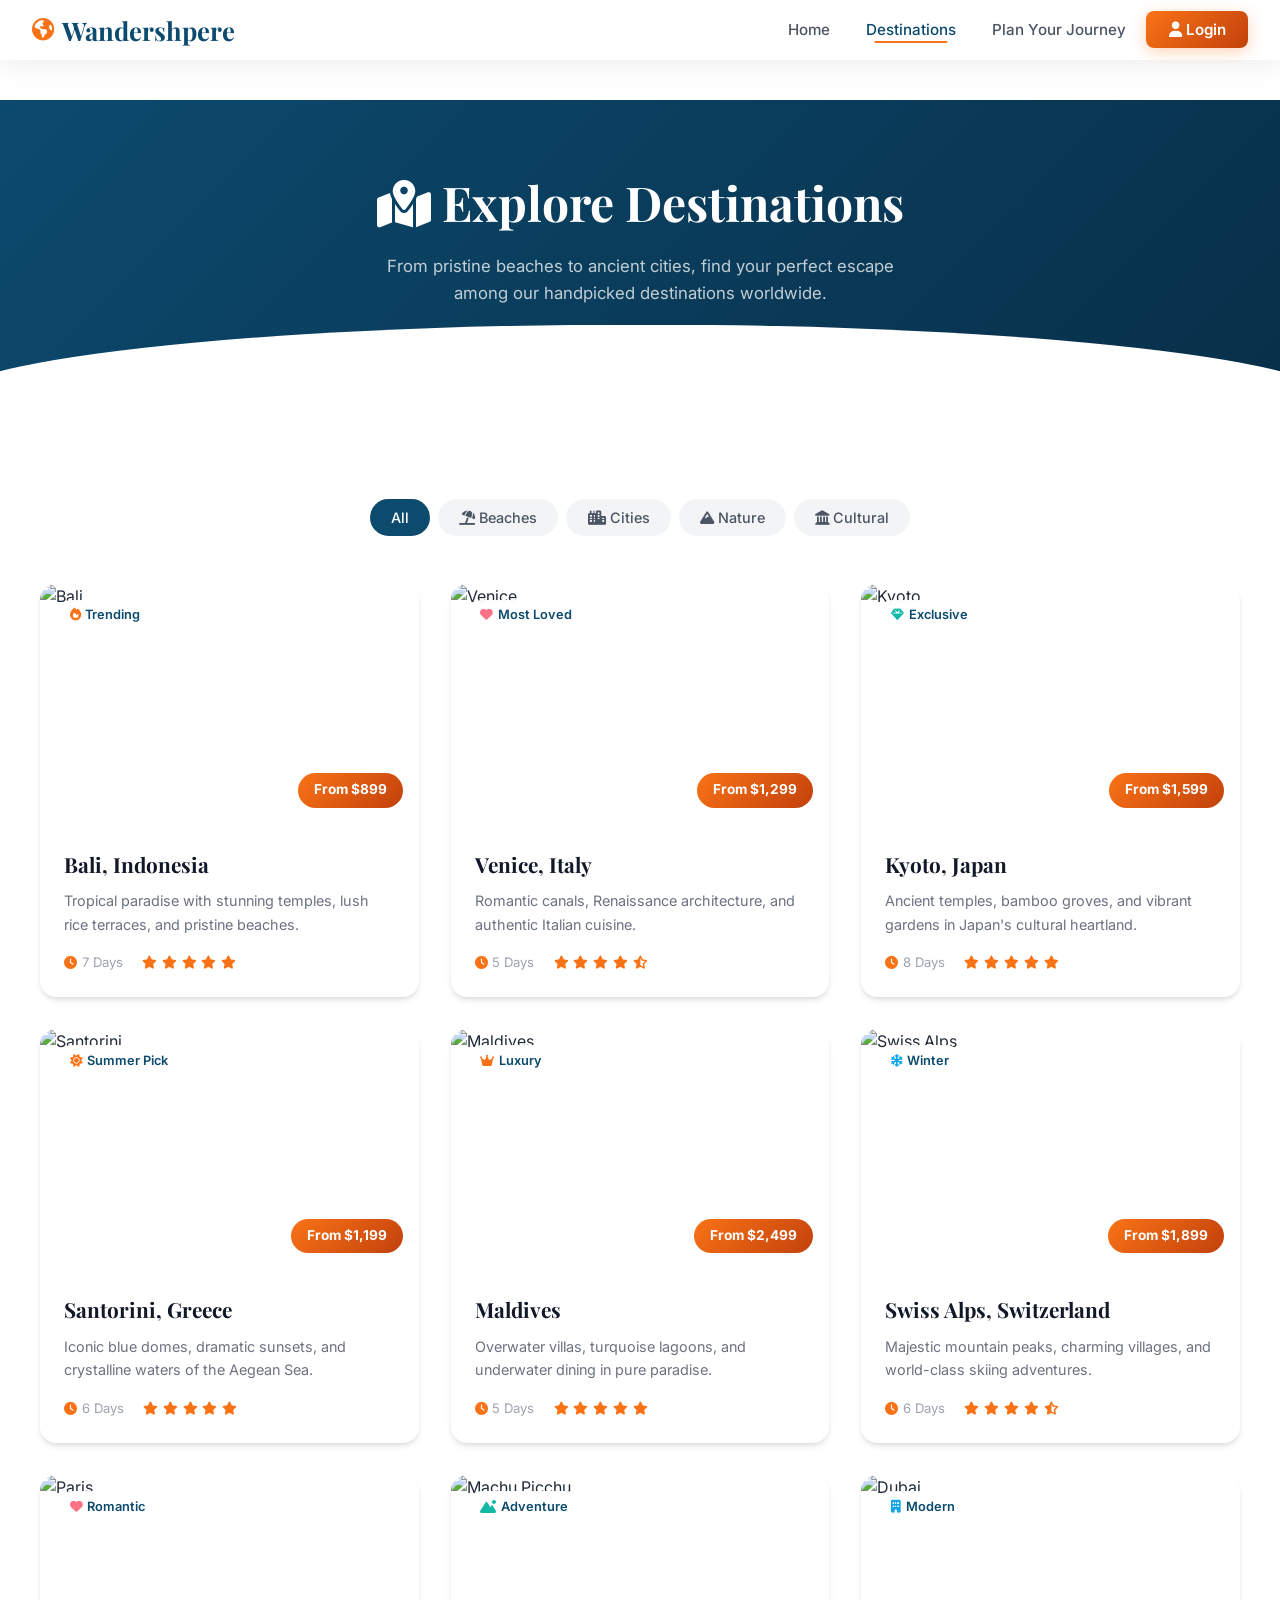
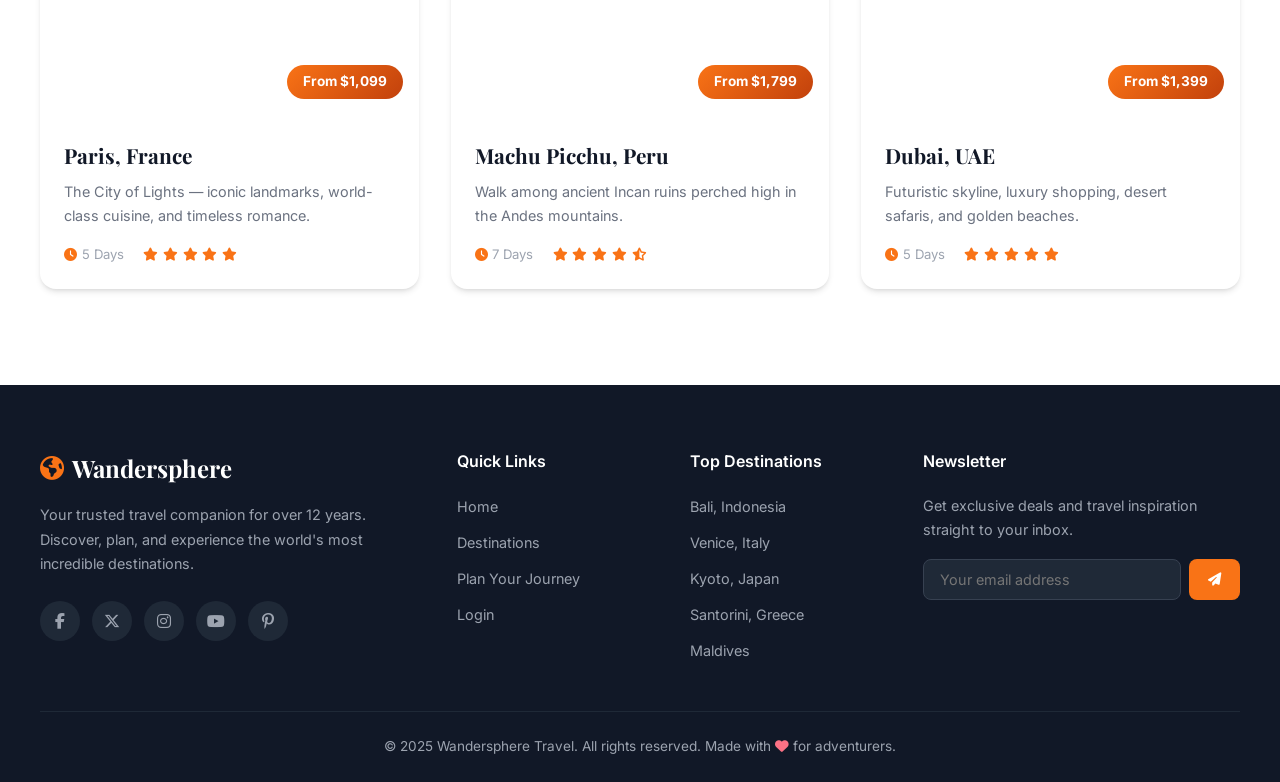
==== commit 72eb9c66: "Change navbar title from 'Wanderlust' to 'Wandershpere'" ====
--- a/destinations.html
+++ b/destinations.html
@@ -18,7 +18,7 @@
        ========================================== -->
   <nav class="navbar solid" id="navbar">
     <a href="index.html" class="nav-logo">
-      <i class="fa-solid fa-earth-americas"></i> Wanderlust
+      <i class="fa-solid fa-earth-americas"></i> Wandershpere
     </a>
     <ul class="nav-links" id="navLinks">
       <li><a href="index.html">Home</a></li>
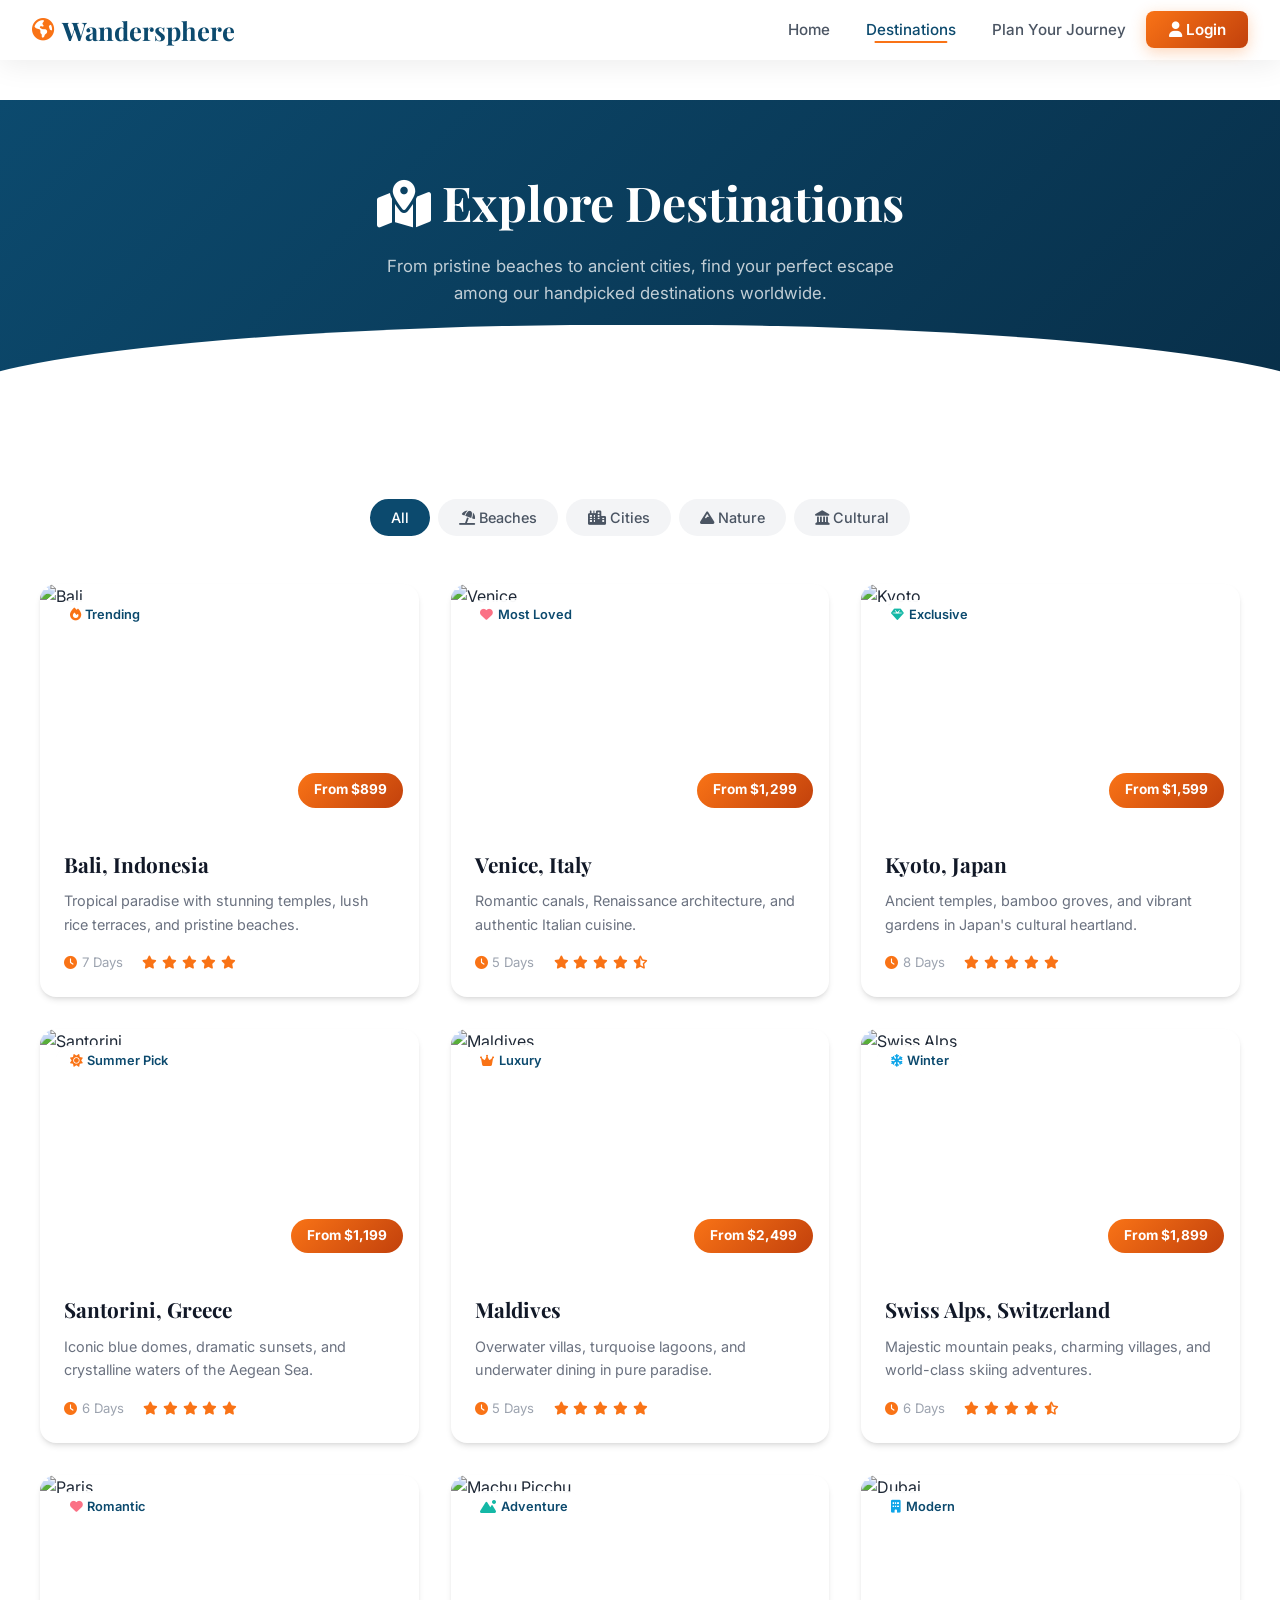
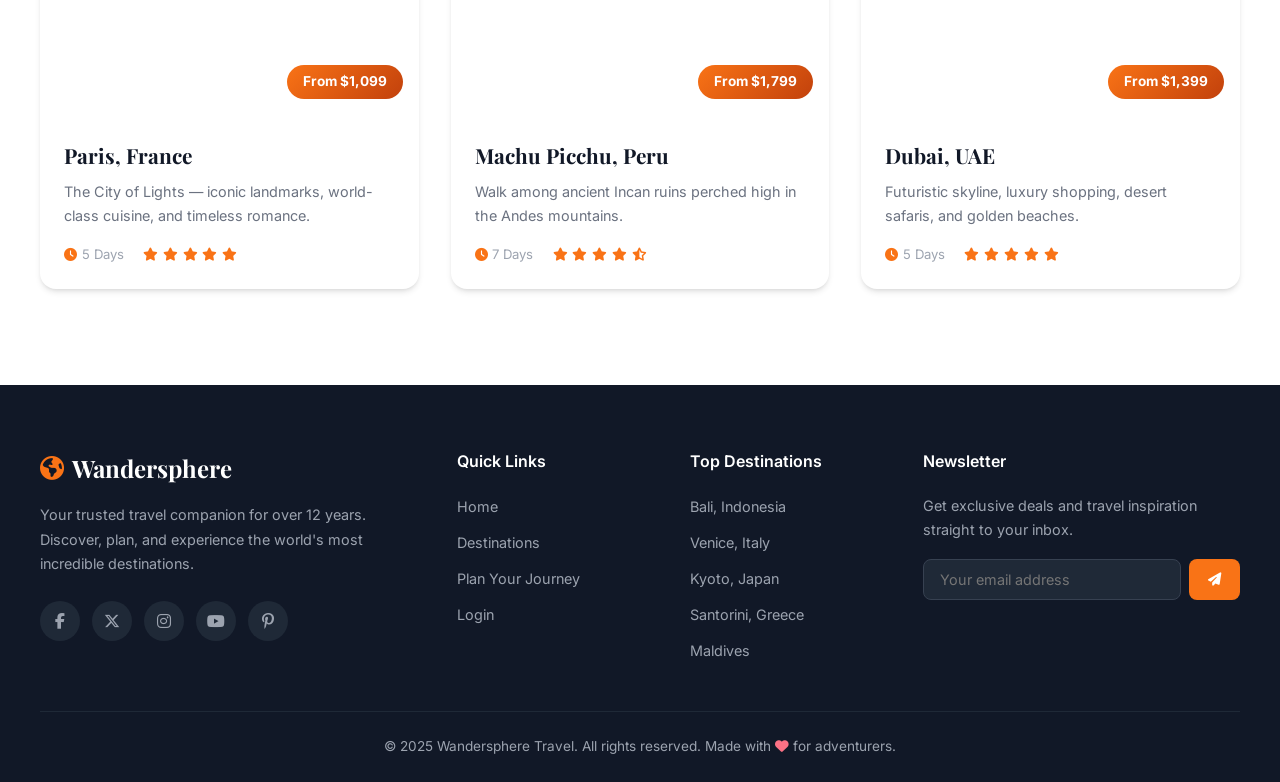
==== commit 4198178e: "Fix typo in 'Wandershpere' to 'Wandersphere'" ====
--- a/destinations.html
+++ b/destinations.html
@@ -18,7 +18,7 @@
        ========================================== -->
   <nav class="navbar solid" id="navbar">
     <a href="index.html" class="nav-logo">
-      <i class="fa-solid fa-earth-americas"></i> Wandershpere
+      <i class="fa-solid fa-earth-americas"></i> Wandersphere
     </a>
     <ul class="nav-links" id="navLinks">
       <li><a href="index.html">Home</a></li>
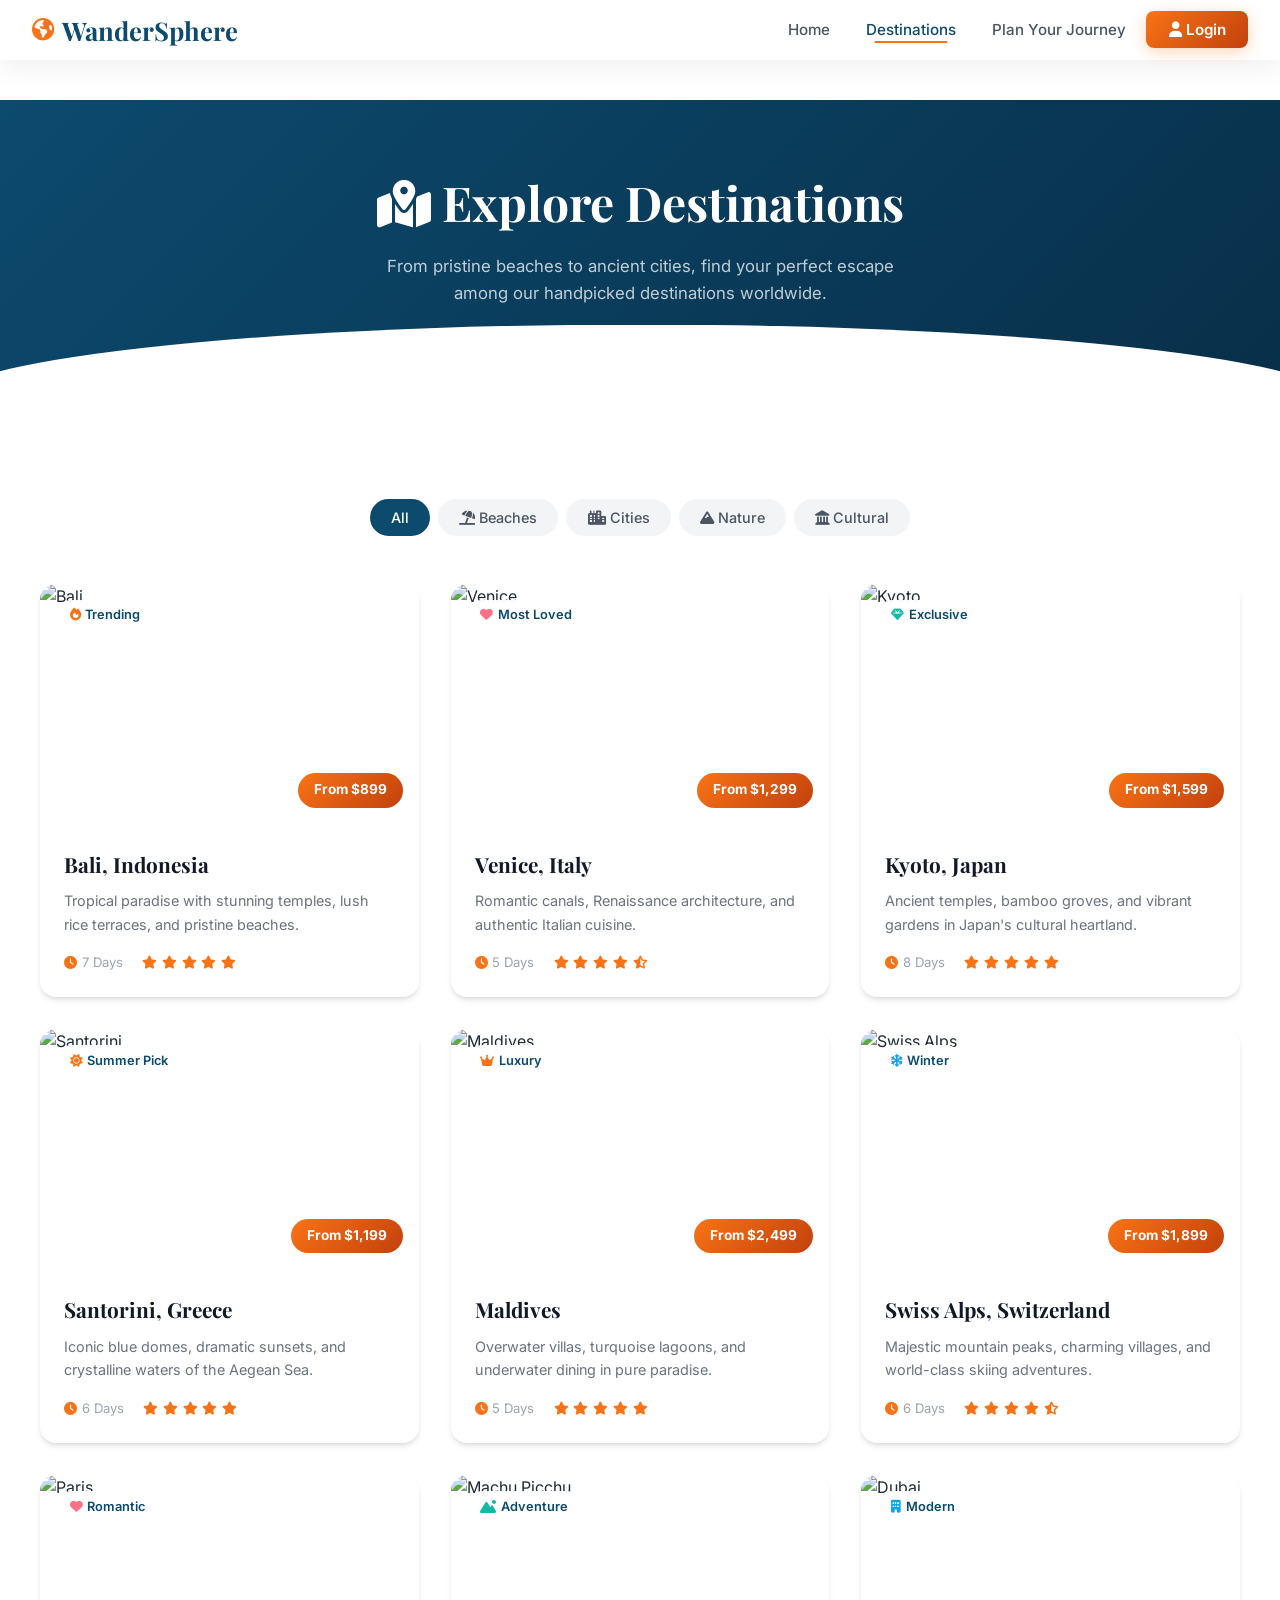
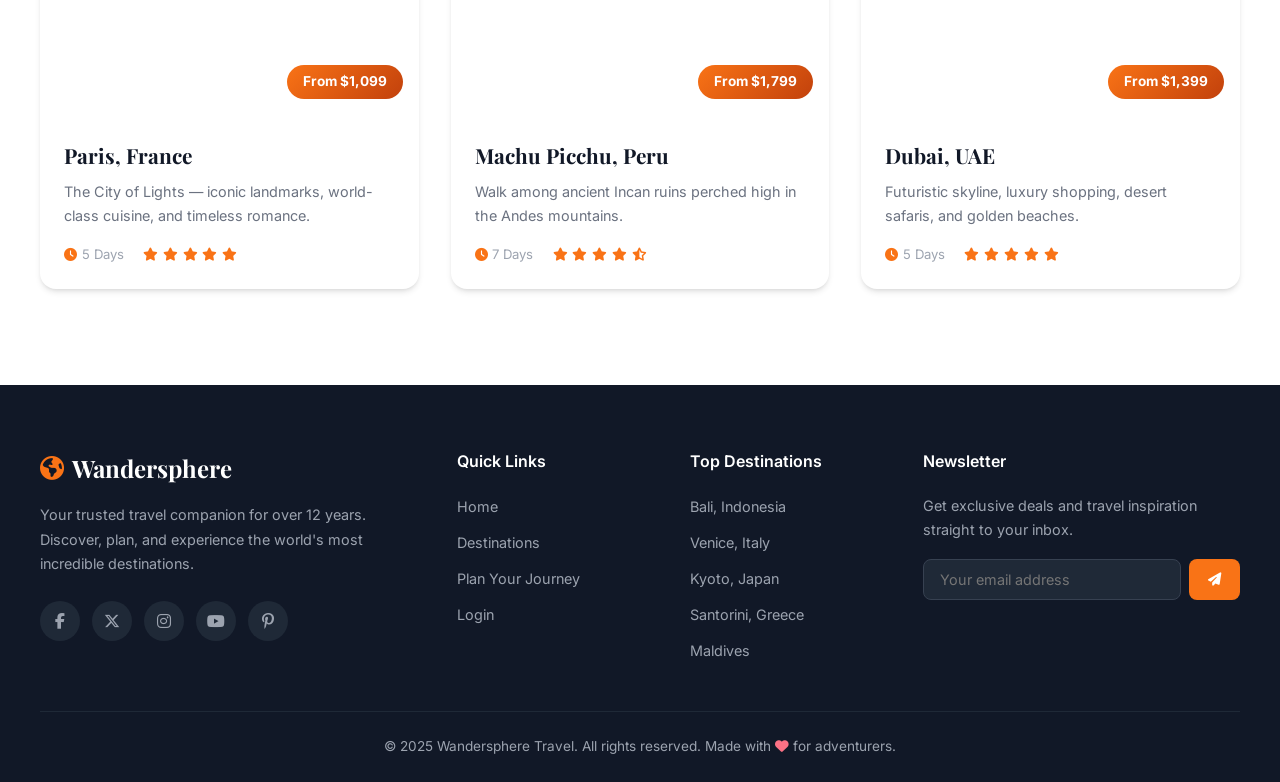
==== commit 0d948d76: "Update destinations.html" ====
--- a/destinations.html
+++ b/destinations.html
@@ -18,7 +18,7 @@
        ========================================== -->
   <nav class="navbar solid" id="navbar">
     <a href="index.html" class="nav-logo">
-      <i class="fa-solid fa-earth-americas"></i> Wandersphere
+      <i class="fa-solid fa-earth-americas"></i> WanderSphere
     </a>
     <ul class="nav-links" id="navLinks">
       <li><a href="index.html">Home</a></li>
